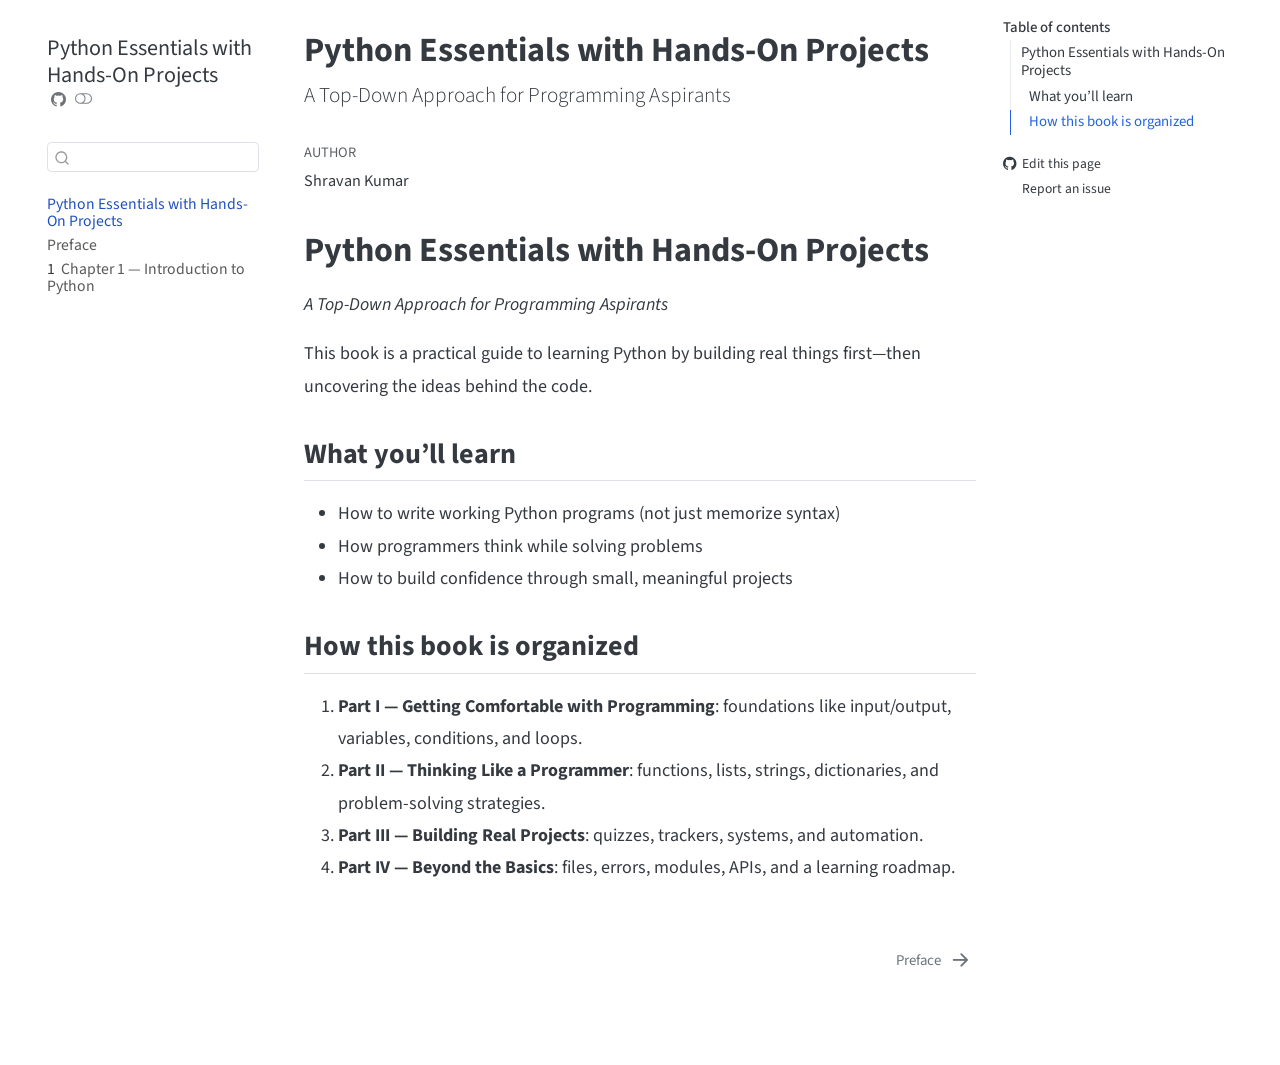
==== docs/index.html @ 766e6674 "Initial book setup" ====
<!DOCTYPE html>
<html xmlns="http://www.w3.org/1999/xhtml" lang="en" xml:lang="en"><head>

<meta charset="utf-8">
<meta name="generator" content="quarto-1.9.37">

<meta name="viewport" content="width=device-width, initial-scale=1.0, user-scalable=yes">

<meta name="author" content="Shravan Kumar">

<title>Python Essentials with Hands-On Projects</title>
<style>
/* Default styles provided by pandoc.
** See https://pandoc.org/MANUAL.html#variables-for-html for config info.
*/
code{white-space: pre-wrap;}
span.smallcaps{font-variant: small-caps;}
div.columns{display: flex; gap: min(4vw, 1.5em);}
div.column{flex: auto; overflow-x: auto;}
div.hanging-indent{margin-left: 1.5em; text-indent: -1.5em;}
ul.task-list{list-style: none;}
ul.task-list li input[type="checkbox"] {
  width: 0.8em;
  margin: 0 0.8em 0.2em -1em; /* quarto-specific, see https://github.com/quarto-dev/quarto-cli/issues/4556 */ 
  vertical-align: middle;
}
</style>


<script src="site_libs/quarto-nav/quarto-nav.js"></script>
<script src="site_libs/quarto-nav/headroom.min.js"></script>
<script src="site_libs/clipboard/clipboard.min.js"></script>
<script src="site_libs/quarto-search/autocomplete.umd.js"></script>
<script src="site_libs/quarto-search/fuse.min.js"></script>
<script src="site_libs/quarto-search/quarto-search.js"></script>
<meta name="quarto:offset" content="./">
<link href="./preface.html" rel="next">
<script src="site_libs/quarto-html/quarto.js" type="module"></script>
<script src="site_libs/quarto-html/tabsets/tabsets.js" type="module"></script>
<script src="site_libs/quarto-html/popper.min.js"></script>
<script src="site_libs/quarto-html/tippy.umd.min.js"></script>
<script src="site_libs/quarto-html/anchor.min.js"></script>
<link href="site_libs/quarto-html/tippy.css" rel="stylesheet">
<link href="site_libs/quarto-html/quarto-syntax-highlighting-7f8f88aac4f3542376d5c11b86a4c14d.css" rel="stylesheet" class="quarto-color-scheme" id="quarto-text-highlighting-styles">
<link href="site_libs/quarto-html/quarto-syntax-highlighting-dark-d0ae9245876894da5ac7e18953ecc5cc.css" rel="stylesheet" class="quarto-color-scheme quarto-color-alternate" id="quarto-text-highlighting-styles">
<link href="site_libs/quarto-html/quarto-syntax-highlighting-7f8f88aac4f3542376d5c11b86a4c14d.css" rel="stylesheet" class="quarto-color-scheme-extra" id="quarto-text-highlighting-styles">
<script src="site_libs/bootstrap/bootstrap.min.js"></script>
<link href="site_libs/bootstrap/bootstrap-icons.css" rel="stylesheet">
<link href="site_libs/bootstrap/bootstrap-95edd58b3b27b9774827898c46d4f452.min.css" rel="stylesheet" append-hash="true" class="quarto-color-scheme" id="quarto-bootstrap" data-mode="light">
<link href="site_libs/bootstrap/bootstrap-dark-8fd8d5ae0c9443bae954c065c7c237ad.min.css" rel="stylesheet" append-hash="true" class="quarto-color-scheme quarto-color-alternate" id="quarto-bootstrap" data-mode="dark">
<link href="site_libs/bootstrap/bootstrap-95edd58b3b27b9774827898c46d4f452.min.css" rel="stylesheet" append-hash="true" class="quarto-color-scheme-extra" id="quarto-bootstrap" data-mode="light">
<script id="quarto-search-options" type="application/json">{
  "location": "sidebar",
  "copy-button": false,
  "collapse-after": 3,
  "panel-placement": "start",
  "type": "textbox",
  "limit": 50,
  "keyboard-shortcut": [
    "f",
    "/",
    "s"
  ],
  "show-item-context": false,
  "language": {
    "search-no-results-text": "No results",
    "search-matching-documents-text": "matching documents",
    "search-copy-link-title": "Copy link to search",
    "search-hide-matches-text": "Hide additional matches",
    "search-more-match-text": "more match in this document",
    "search-more-matches-text": "more matches in this document",
    "search-clear-button-title": "Clear",
    "search-text-placeholder": "",
    "search-detached-cancel-button-title": "Cancel",
    "search-submit-button-title": "Submit",
    "search-label": "Search"
  }
}</script>
<style>html{ scroll-behavior: smooth; }</style>


<link rel="stylesheet" href="./assets/styles.css">
</head>

<body class="nav-sidebar floating quarto-light"><script id="quarto-html-before-body" type="application/javascript">
    const toggleBodyColorMode = (bsSheetEl) => {
      const mode = bsSheetEl.getAttribute("data-mode");
      const bodyEl = window.document.querySelector("body");
      if (mode === "dark") {
        bodyEl.classList.add("quarto-dark");
        bodyEl.classList.remove("quarto-light");
      } else {
        bodyEl.classList.add("quarto-light");
        bodyEl.classList.remove("quarto-dark");
      }
    }
    const toggleBodyColorPrimary = () => {
      const bsSheetEl = window.document.querySelector("link#quarto-bootstrap:not([rel=disabled-stylesheet])");
      if (bsSheetEl) {
        toggleBodyColorMode(bsSheetEl);
      }
    }
    const setColorSchemeToggle = (alternate) => {
      const toggles = window.document.querySelectorAll('.quarto-color-scheme-toggle');
      for (let i=0; i < toggles.length; i++) {
        const toggle = toggles[i];
        if (toggle) {
          if (alternate) {
            toggle.classList.add("alternate");
          } else {
            toggle.classList.remove("alternate");
          }
        }
      }
    };
    const toggleColorMode = (alternate) => {
      // Switch the stylesheets
      const primaryStylesheets = window.document.querySelectorAll('link.quarto-color-scheme:not(.quarto-color-alternate)');
      const alternateStylesheets = window.document.querySelectorAll('link.quarto-color-scheme.quarto-color-alternate');
      manageTransitions('#quarto-margin-sidebar .nav-link', false);
      if (alternate) {
        // note: dark is layered on light, we don't disable primary!
        enableStylesheet(alternateStylesheets);
        for (const sheetNode of alternateStylesheets) {
          if (sheetNode.id === "quarto-bootstrap") {
            toggleBodyColorMode(sheetNode);
          }
        }
      } else {
        disableStylesheet(alternateStylesheets);
        enableStylesheet(primaryStylesheets)
        toggleBodyColorPrimary();
      }
      manageTransitions('#quarto-margin-sidebar .nav-link', true);
      // Switch the toggles
      setColorSchemeToggle(alternate)
      // Hack to workaround the fact that safari doesn't
      // properly recolor the scrollbar when toggling (#1455)
      if (navigator.userAgent.indexOf('Safari') > 0 && navigator.userAgent.indexOf('Chrome') == -1) {
        manageTransitions("body", false);
        window.scrollTo(0, 1);
        setTimeout(() => {
          window.scrollTo(0, 0);
          manageTransitions("body", true);
        }, 40);
      }
    }
    const disableStylesheet = (stylesheets) => {
      for (let i=0; i < stylesheets.length; i++) {
        const stylesheet = stylesheets[i];
        stylesheet.rel = 'disabled-stylesheet';
      }
    }
    const enableStylesheet = (stylesheets) => {
      for (let i=0; i < stylesheets.length; i++) {
        const stylesheet = stylesheets[i];
        if(stylesheet.rel !== 'stylesheet') { // for Chrome, which will still FOUC without this check
          stylesheet.rel = 'stylesheet';
        }
      }
    }
    const manageTransitions = (selector, allowTransitions) => {
      const els = window.document.querySelectorAll(selector);
      for (let i=0; i < els.length; i++) {
        const el = els[i];
        if (allowTransitions) {
          el.classList.remove('notransition');
        } else {
          el.classList.add('notransition');
        }
      }
    }
    const isFileUrl = () => {
      return window.location.protocol === 'file:';
    }
    const hasAlternateSentinel = () => {
      let styleSentinel = getColorSchemeSentinel();
      if (styleSentinel !== null) {
        return styleSentinel === "alternate";
      } else {
        return false;
      }
    }
    const setStyleSentinel = (alternate) => {
      const value = alternate ? "alternate" : "default";
      if (!isFileUrl()) {
        window.localStorage.setItem("quarto-color-scheme", value);
      } else {
        localAlternateSentinel = value;
      }
    }
    const getColorSchemeSentinel = () => {
      if (!isFileUrl()) {
        const storageValue = window.localStorage.getItem("quarto-color-scheme");
        return storageValue != null ? storageValue : localAlternateSentinel;
      } else {
        return localAlternateSentinel;
      }
    }
    const toggleGiscusIfUsed = (isAlternate, darkModeDefault) => {
      const baseTheme = document.querySelector('#giscus-base-theme')?.value ?? 'light';
      const alternateTheme = document.querySelector('#giscus-alt-theme')?.value ?? 'dark';
      let newTheme = '';
      if(authorPrefersDark) {
        newTheme = isAlternate ? baseTheme : alternateTheme;
      } else {
        newTheme = isAlternate ? alternateTheme : baseTheme;
      }
      const changeGiscusTheme = () => {
        // From: https://github.com/giscus/giscus/issues/336
        const sendMessage = (message) => {
          const iframe = document.querySelector('iframe.giscus-frame');
          if (!iframe) return;
          iframe.contentWindow.postMessage({ giscus: message }, 'https://giscus.app');
        }
        sendMessage({
          setConfig: {
            theme: newTheme
          }
        });
      }
      const isGiscussLoaded = window.document.querySelector('iframe.giscus-frame') !== null;
      if (isGiscussLoaded) {
        changeGiscusTheme();
      }
    };
    const authorPrefersDark = false;
    const darkModeDefault = authorPrefersDark;
      document.querySelector('link#quarto-text-highlighting-styles.quarto-color-scheme-extra').rel = 'disabled-stylesheet';
      document.querySelector('link#quarto-bootstrap.quarto-color-scheme-extra').rel = 'disabled-stylesheet';
    let localAlternateSentinel = darkModeDefault ? 'alternate' : 'default';
    // Dark / light mode switch
    window.quartoToggleColorScheme = () => {
      // Read the current dark / light value
      let toAlternate = !hasAlternateSentinel();
      toggleColorMode(toAlternate);
      setStyleSentinel(toAlternate);
      toggleGiscusIfUsed(toAlternate, darkModeDefault);
      window.dispatchEvent(new Event('resize'));
    };
    // Switch to dark mode if need be
    if (hasAlternateSentinel()) {
      toggleColorMode(true);
    } else {
      toggleColorMode(false);
    }
  </script>

<div id="quarto-search-results"></div>
  <header id="quarto-header" class="headroom fixed-top">
  <nav class="quarto-secondary-nav">
    <div class="container-fluid d-flex">
      <button type="button" class="quarto-btn-toggle btn" data-bs-toggle="collapse" role="button" data-bs-target=".quarto-sidebar-collapse-item" aria-controls="quarto-sidebar" aria-expanded="false" aria-label="Toggle sidebar navigation" onclick="if (window.quartoToggleHeadroom) { window.quartoToggleHeadroom(); }">
        <i class="bi bi-layout-text-sidebar-reverse"></i>
      </button>
        <nav class="quarto-page-breadcrumbs" aria-label="breadcrumb"><ol class="breadcrumb"><li class="breadcrumb-item"><a href="./index.html">Python Essentials with Hands-On Projects</a></li></ol></nav>
        <a class="flex-grow-1" role="navigation" data-bs-toggle="collapse" data-bs-target=".quarto-sidebar-collapse-item" aria-controls="quarto-sidebar" aria-expanded="false" aria-label="Toggle sidebar navigation" onclick="if (window.quartoToggleHeadroom) { window.quartoToggleHeadroom(); }">      
        </a>
      <button type="button" class="btn quarto-search-button" aria-label="Search" onclick="window.quartoOpenSearch();">
        <i class="bi bi-search"></i>
      </button>
    </div>
  </nav>
</header>
<!-- content -->
<div id="quarto-content" class="quarto-container page-columns page-rows-contents page-layout-article">
<!-- sidebar -->
  <nav id="quarto-sidebar" class="sidebar collapse collapse-horizontal quarto-sidebar-collapse-item sidebar-navigation floating overflow-auto">
    <div class="pt-lg-2 mt-2 text-left sidebar-header">
    <div class="sidebar-title mb-0 py-0">
      <a href="./">Python Essentials with Hands-On Projects</a> 
        <div class="sidebar-tools-main">
    <a href="https://github.com/shravankumar147/python-essentials-book" title="Source Code" class="quarto-navigation-tool px-1" aria-label="Source Code"><i class="bi bi-github"></i></a>
  <a href="" class="quarto-color-scheme-toggle quarto-navigation-tool  px-1" onclick="window.quartoToggleColorScheme(); return false;" title="Toggle dark mode"><i class="bi"></i></a>
</div>
    </div>
      </div>
        <div class="mt-2 flex-shrink-0 align-items-center">
        <div class="sidebar-search">
        <div id="quarto-search" class="" title="Search"></div>
        </div>
        </div>
    <div class="sidebar-menu-container"> 
    <ul class="list-unstyled mt-1">
        <li class="sidebar-item">
  <div class="sidebar-item-container"> 
  <a href="./index.html" class="sidebar-item-text sidebar-link active">
 <span class="menu-text">Python Essentials with Hands-On Projects</span></a>
  </div>
</li>
        <li class="sidebar-item">
  <div class="sidebar-item-container"> 
  <a href="./preface.html" class="sidebar-item-text sidebar-link">
 <span class="menu-text">Preface</span></a>
  </div>
</li>
        <li class="sidebar-item">
  <div class="sidebar-item-container"> 
  <a href="./chapters/chapter1.html" class="sidebar-item-text sidebar-link">
 <span class="menu-text"><span class="chapter-number">1</span>&nbsp; <span class="chapter-title">Chapter 1 — Introduction to Python</span></span></a>
  </div>
</li>
    </ul>
    </div>
</nav>
<div id="quarto-sidebar-glass" class="quarto-sidebar-collapse-item" data-bs-toggle="collapse" data-bs-target=".quarto-sidebar-collapse-item"></div>
<!-- margin-sidebar -->
    <div id="quarto-margin-sidebar" class="sidebar margin-sidebar">
        <nav id="TOC" role="doc-toc" class="toc-active">
    <h2 id="toc-title">Table of contents</h2>
   
  <ul>
  <li><a href="#python-essentials-with-hands-on-projects" id="toc-python-essentials-with-hands-on-projects" class="nav-link active" data-scroll-target="#python-essentials-with-hands-on-projects">Python Essentials with Hands-On Projects</a>
  <ul class="collapse">
  <li><a href="#what-youll-learn" id="toc-what-youll-learn" class="nav-link" data-scroll-target="#what-youll-learn">What you’ll learn</a></li>
  <li><a href="#how-this-book-is-organized" id="toc-how-this-book-is-organized" class="nav-link" data-scroll-target="#how-this-book-is-organized">How this book is organized</a></li>
  </ul></li>
  </ul>
<div class="toc-actions"><ul><li><a href="https://github.com/shravankumar147/python-essentials-book/edit/main/index.qmd" class="toc-action"><i class="bi bi-github"></i>Edit this page</a></li><li><a href="https://github.com/shravankumar147/python-essentials-book/issues/new" class="toc-action"><i class="bi empty"></i>Report an issue</a></li></ul></div></nav>
    </div>
<!-- main -->
<main class="content" id="quarto-document-content">


<header id="title-block-header" class="quarto-title-block default">
<div class="quarto-title">
<h1 class="title">Python Essentials with Hands-On Projects</h1>
<p class="subtitle lead">A Top-Down Approach for Programming Aspirants</p>
</div>



<div class="quarto-title-meta">

    <div>
    <div class="quarto-title-meta-heading">Author</div>
    <div class="quarto-title-meta-contents">
             <p>Shravan Kumar </p>
          </div>
  </div>
    
  
    
  </div>
  


</header>


<section id="python-essentials-with-hands-on-projects" class="level1 unnumbered">
<h1 class="unnumbered">Python Essentials with Hands-On Projects</h1>
<p><em>A Top-Down Approach for Programming Aspirants</em></p>
<p>This book is a practical guide to learning Python by building real things first—then uncovering the ideas behind the code.</p>
<section id="what-youll-learn" class="level2">
<h2 class="anchored" data-anchor-id="what-youll-learn">What you’ll learn</h2>
<ul>
<li>How to write working Python programs (not just memorize syntax)</li>
<li>How programmers think while solving problems</li>
<li>How to build confidence through small, meaningful projects</li>
</ul>
</section>
<section id="how-this-book-is-organized" class="level2">
<h2 class="anchored" data-anchor-id="how-this-book-is-organized">How this book is organized</h2>
<ol type="1">
<li><strong>Part I — Getting Comfortable with Programming</strong>: foundations like input/output, variables, conditions, and loops.</li>
<li><strong>Part II — Thinking Like a Programmer</strong>: functions, lists, strings, dictionaries, and problem-solving strategies.</li>
<li><strong>Part III — Building Real Projects</strong>: quizzes, trackers, systems, and automation.</li>
<li><strong>Part IV — Beyond the Basics</strong>: files, errors, modules, APIs, and a learning roadmap.</li>
</ol>


</section>
</section>

</main> <!-- /main -->
<script id="quarto-html-after-body" type="application/javascript">
  window.document.addEventListener("DOMContentLoaded", function (event) {
    // Ensure there is a toggle, if there isn't float one in the top right
    if (window.document.querySelector('.quarto-color-scheme-toggle') === null) {
      const a = window.document.createElement('a');
      a.classList.add('top-right');
      a.classList.add('quarto-color-scheme-toggle');
      a.href = "";
      a.onclick = function() { try { window.quartoToggleColorScheme(); } catch {} return false; };
      const i = window.document.createElement("i");
      i.classList.add('bi');
      a.appendChild(i);
      window.document.body.appendChild(a);
    }
    setColorSchemeToggle(hasAlternateSentinel())
    const icon = "";
    const anchorJS = new window.AnchorJS();
    anchorJS.options = {
      placement: 'right',
      icon: icon
    };
    anchorJS.add('.anchored');
    const isCodeAnnotation = (el) => {
      for (const clz of el.classList) {
        if (clz.startsWith('code-annotation-')) {                     
          return true;
        }
      }
      return false;
    }
    const onCopySuccess = function(e) {
      // button target
      const button = e.trigger;
      // don't keep focus
      button.blur();
      // flash "checked"
      button.classList.add('code-copy-button-checked');
      var currentTitle = button.getAttribute("title");
      button.setAttribute("title", "Copied!");
      let tooltip;
      if (window.bootstrap) {
        button.setAttribute("data-bs-toggle", "tooltip");
        button.setAttribute("data-bs-placement", "left");
        button.setAttribute("data-bs-title", "Copied!");
        tooltip = new bootstrap.Tooltip(button, 
          { trigger: "manual", 
            customClass: "code-copy-button-tooltip",
            offset: [0, -8]});
        tooltip.show();    
      }
      setTimeout(function() {
        if (tooltip) {
          tooltip.hide();
          button.removeAttribute("data-bs-title");
          button.removeAttribute("data-bs-toggle");
          button.removeAttribute("data-bs-placement");
        }
        button.setAttribute("title", currentTitle);
        button.classList.remove('code-copy-button-checked');
      }, 1000);
      // clear code selection
      e.clearSelection();
    }
    const getTextToCopy = function(trigger) {
      const outerScaffold = trigger.parentElement.cloneNode(true);
      const codeEl = outerScaffold.querySelector('code');
      for (const childEl of codeEl.children) {
        if (isCodeAnnotation(childEl)) {
          childEl.remove();
        }
      }
      return codeEl.innerText;
    }
    const clipboard = new window.ClipboardJS('.code-copy-button:not([data-in-quarto-modal])', {
      text: getTextToCopy
    });
    clipboard.on('success', onCopySuccess);
    if (window.document.getElementById('quarto-embedded-source-code-modal')) {
      const clipboardModal = new window.ClipboardJS('.code-copy-button[data-in-quarto-modal]', {
        text: getTextToCopy,
        container: window.document.getElementById('quarto-embedded-source-code-modal')
      });
      clipboardModal.on('success', onCopySuccess);
    }
      var localhostRegex = new RegExp(/^(?:http|https):\/\/localhost\:?[0-9]*\//);
      var mailtoRegex = new RegExp(/^mailto:/);
        var filterRegex = new RegExp("https:\/\/shravankumar147\.github\.io\/python-essentials-book\/");
      var isInternal = (href) => {
          return filterRegex.test(href) || localhostRegex.test(href) || mailtoRegex.test(href);
      }
      // Inspect non-navigation links and adorn them if external
     var links = window.document.querySelectorAll('a[href]:not(.nav-link):not(.navbar-brand):not(.toc-action):not(.sidebar-link):not(.sidebar-item-toggle):not(.pagination-link):not(.no-external):not([aria-hidden]):not(.dropdown-item):not(.quarto-navigation-tool):not(.about-link)');
      for (var i=0; i<links.length; i++) {
        const link = links[i];
        if (!isInternal(link.href)) {
          // undo the damage that might have been done by quarto-nav.js in the case of
          // links that we want to consider external
          if (link.dataset.originalHref !== undefined) {
            link.href = link.dataset.originalHref;
          }
        }
      }
    function tippyHover(el, contentFn, onTriggerFn, onUntriggerFn) {
      const config = {
        allowHTML: true,
        maxWidth: 500,
        delay: 100,
        arrow: false,
        appendTo: function(el) {
            return el.parentElement;
        },
        interactive: true,
        interactiveBorder: 10,
        theme: 'quarto',
        placement: 'bottom-start',
      };
      if (contentFn) {
        config.content = contentFn;
      }
      if (onTriggerFn) {
        config.onTrigger = onTriggerFn;
      }
      if (onUntriggerFn) {
        config.onUntrigger = onUntriggerFn;
      }
      window.tippy(el, config); 
    }
    const noterefs = window.document.querySelectorAll('a[role="doc-noteref"]');
    for (var i=0; i<noterefs.length; i++) {
      const ref = noterefs[i];
      tippyHover(ref, function() {
        // use id or data attribute instead here
        let href = ref.getAttribute('data-footnote-href') || ref.getAttribute('href');
        try { href = new URL(href).hash; } catch {}
        const id = href.replace(/^#\/?/, "");
        const note = window.document.getElementById(id);
        if (note) {
          return note.innerHTML;
        } else {
          return "";
        }
      });
    }
    const xrefs = window.document.querySelectorAll('a.quarto-xref');
    const processXRef = (id, note) => {
      // Strip column container classes
      const stripColumnClz = (el) => {
        el.classList.remove("page-full", "page-columns");
        if (el.children) {
          for (const child of el.children) {
            stripColumnClz(child);
          }
        }
      }
      stripColumnClz(note)
      if (id === null || id.startsWith('sec-')) {
        // Special case sections, only their first couple elements
        const container = document.createElement("div");
        if (note.children && note.children.length > 2) {
          container.appendChild(note.children[0].cloneNode(true));
          for (let i = 1; i < note.children.length; i++) {
            const child = note.children[i];
            if (child.tagName === "P" && child.innerText === "") {
              continue;
            } else {
              container.appendChild(child.cloneNode(true));
              break;
            }
          }
          if (window.Quarto?.typesetMath) {
            window.Quarto.typesetMath(container);
          }
          return container.innerHTML
        } else {
          if (window.Quarto?.typesetMath) {
            window.Quarto.typesetMath(note);
          }
          return note.innerHTML;
        }
      } else {
        // Remove any anchor links if they are present
        const anchorLink = note.querySelector('a.anchorjs-link');
        if (anchorLink) {
          anchorLink.remove();
        }
        if (window.Quarto?.typesetMath) {
          window.Quarto.typesetMath(note);
        }
        if (note.classList.contains("callout")) {
          return note.outerHTML;
        } else {
          return note.innerHTML;
        }
      }
    }
    for (var i=0; i<xrefs.length; i++) {
      const xref = xrefs[i];
      tippyHover(xref, undefined, function(instance) {
        instance.disable();
        let url = xref.getAttribute('href');
        let hash = undefined; 
        if (url.startsWith('#')) {
          hash = url;
        } else {
          try { hash = new URL(url).hash; } catch {}
        }
        if (hash) {
          const id = hash.replace(/^#\/?/, "");
          const note = window.document.getElementById(id);
          if (note !== null) {
            try {
              const html = processXRef(id, note.cloneNode(true));
              instance.setContent(html);
            } finally {
              instance.enable();
              instance.show();
            }
          } else {
            // See if we can fetch this
            fetch(url.split('#')[0])
            .then(res => res.text())
            .then(html => {
              const parser = new DOMParser();
              const htmlDoc = parser.parseFromString(html, "text/html");
              const note = htmlDoc.getElementById(id);
              if (note !== null) {
                const html = processXRef(id, note);
                instance.setContent(html);
              } 
            }).finally(() => {
              instance.enable();
              instance.show();
            });
          }
        } else {
          // See if we can fetch a full url (with no hash to target)
          // This is a special case and we should probably do some content thinning / targeting
          fetch(url)
          .then(res => res.text())
          .then(html => {
            const parser = new DOMParser();
            const htmlDoc = parser.parseFromString(html, "text/html");
            const note = htmlDoc.querySelector('main.content');
            if (note !== null) {
              // This should only happen for chapter cross references
              // (since there is no id in the URL)
              // remove the first header
              if (note.children.length > 0 && note.children[0].tagName === "HEADER") {
                note.children[0].remove();
              }
              const html = processXRef(null, note);
              instance.setContent(html);
            } 
          }).finally(() => {
            instance.enable();
            instance.show();
          });
        }
      }, function(instance) {
      });
    }
        let selectedAnnoteEl;
        const selectorForAnnotation = ( cell, annotation) => {
          let cellAttr = 'data-code-cell="' + cell + '"';
          let lineAttr = 'data-code-annotation="' +  annotation + '"';
          const selector = 'span[' + cellAttr + '][' + lineAttr + ']';
          return selector;
        }
        const selectCodeLines = (annoteEl) => {
          const doc = window.document;
          const targetCell = annoteEl.getAttribute("data-target-cell");
          const targetAnnotation = annoteEl.getAttribute("data-target-annotation");
          const annoteSpan = window.document.querySelector(selectorForAnnotation(targetCell, targetAnnotation));
          const lines = annoteSpan.getAttribute("data-code-lines").split(",");
          const lineIds = lines.map((line) => {
            return targetCell + "-" + line;
          })
          let top = null;
          let height = null;
          let parent = null;
          if (lineIds.length > 0) {
              //compute the position of the single el (top and bottom and make a div)
              const el = window.document.getElementById(lineIds[0]);
              top = el.offsetTop;
              height = el.offsetHeight;
              parent = el.parentElement.parentElement;
            if (lineIds.length > 1) {
              const lastEl = window.document.getElementById(lineIds[lineIds.length - 1]);
              const bottom = lastEl.offsetTop + lastEl.offsetHeight;
              height = bottom - top;
            }
            if (top !== null && height !== null && parent !== null) {
              // cook up a div (if necessary) and position it 
              let div = window.document.getElementById("code-annotation-line-highlight");
              if (div === null) {
                div = window.document.createElement("div");
                div.setAttribute("id", "code-annotation-line-highlight");
                div.style.position = 'absolute';
                parent.appendChild(div);
              }
              div.style.top = top - 2 + "px";
              div.style.height = height + 4 + "px";
              div.style.left = 0;
              let gutterDiv = window.document.getElementById("code-annotation-line-highlight-gutter");
              if (gutterDiv === null) {
                gutterDiv = window.document.createElement("div");
                gutterDiv.setAttribute("id", "code-annotation-line-highlight-gutter");
                gutterDiv.style.position = 'absolute';
                const codeCell = window.document.getElementById(targetCell);
                const gutter = codeCell.querySelector('.code-annotation-gutter');
                gutter.appendChild(gutterDiv);
              }
              gutterDiv.style.top = top - 2 + "px";
              gutterDiv.style.height = height + 4 + "px";
            }
            selectedAnnoteEl = annoteEl;
          }
        };
        const unselectCodeLines = () => {
          const elementsIds = ["code-annotation-line-highlight", "code-annotation-line-highlight-gutter"];
          elementsIds.forEach((elId) => {
            const div = window.document.getElementById(elId);
            if (div) {
              div.remove();
            }
          });
          selectedAnnoteEl = undefined;
        };
          // Handle positioning of the toggle
      window.addEventListener(
        "resize",
        throttle(() => {
          elRect = undefined;
          if (selectedAnnoteEl) {
            selectCodeLines(selectedAnnoteEl);
          }
        }, 10)
      );
      function throttle(fn, ms) {
      let throttle = false;
      let timer;
        return (...args) => {
          if(!throttle) { // first call gets through
              fn.apply(this, args);
              throttle = true;
          } else { // all the others get throttled
              if(timer) clearTimeout(timer); // cancel #2
              timer = setTimeout(() => {
                fn.apply(this, args);
                timer = throttle = false;
              }, ms);
          }
        };
      }
        // Attach click handler to the DT
        const annoteDls = window.document.querySelectorAll('dt[data-target-cell]');
        for (const annoteDlNode of annoteDls) {
          annoteDlNode.addEventListener('click', (event) => {
            const clickedEl = event.target;
            if (clickedEl !== selectedAnnoteEl) {
              unselectCodeLines();
              const activeEl = window.document.querySelector('dt[data-target-cell].code-annotation-active');
              if (activeEl) {
                activeEl.classList.remove('code-annotation-active');
              }
              selectCodeLines(clickedEl);
              clickedEl.classList.add('code-annotation-active');
            } else {
              // Unselect the line
              unselectCodeLines();
              clickedEl.classList.remove('code-annotation-active');
            }
          });
        }
    const findCites = (el) => {
      const parentEl = el.parentElement;
      if (parentEl) {
        const cites = parentEl.dataset.cites;
        if (cites) {
          return {
            el,
            cites: cites.split(' ')
          };
        } else {
          return findCites(el.parentElement)
        }
      } else {
        return undefined;
      }
    };
    var bibliorefs = window.document.querySelectorAll('a[role="doc-biblioref"]');
    for (var i=0; i<bibliorefs.length; i++) {
      const ref = bibliorefs[i];
      const citeInfo = findCites(ref);
      if (citeInfo) {
        tippyHover(citeInfo.el, function() {
          var popup = window.document.createElement('div');
          citeInfo.cites.forEach(function(cite) {
            var citeDiv = window.document.createElement('div');
            citeDiv.classList.add('hanging-indent');
            citeDiv.classList.add('csl-entry');
            var biblioDiv = window.document.getElementById('ref-' + cite);
            if (biblioDiv) {
              citeDiv.innerHTML = biblioDiv.innerHTML;
            }
            popup.appendChild(citeDiv);
          });
          return popup.innerHTML;
        });
      }
    }
  });
  </script>
<nav class="page-navigation">
  <div class="nav-page nav-page-previous">
  </div>
  <div class="nav-page nav-page-next">
      <a href="./preface.html" class="pagination-link" aria-label="Preface">
        <span class="nav-page-text">Preface</span> <i class="bi bi-arrow-right-short"></i>
      </a>
  </div>
</nav>
</div> <!-- /content -->




<footer class="footer"><div class="nav-footer"><div class="nav-footer-center"><div class="toc-actions d-sm-block d-md-none"><ul><li><a href="https://github.com/shravankumar147/python-essentials-book/edit/main/index.qmd" class="toc-action"><i class="bi bi-github"></i>Edit this page</a></li><li><a href="https://github.com/shravankumar147/python-essentials-book/issues/new" class="toc-action"><i class="bi empty"></i>Report an issue</a></li></ul></div></div></div></footer><script src="site_libs/quarto-html/zenscroll-min.js"></script>
</body></html>
---- docs/site_libs/quarto-html/tippy.css ----
.tippy-box[data-animation=fade][data-state=hidden]{opacity:0}[data-tippy-root]{max-width:calc(100vw - 10px)}.tippy-box{position:relative;background-color:#333;color:#fff;border-radius:4px;font-size:14px;line-height:1.4;white-space:normal;outline:0;transition-property:transform,visibility,opacity}.tippy-box[data-placement^=top]>.tippy-arrow{bottom:0}.tippy-box[data-placement^=top]>.tippy-arrow:before{bottom:-7px;left:0;border-width:8px 8px 0;border-top-color:initial;transform-origin:center top}.tippy-box[data-placement^=bottom]>.tippy-arrow{top:0}.tippy-box[data-placement^=bottom]>.tippy-arrow:before{top:-7px;left:0;border-width:0 8px 8px;border-bottom-color:initial;transform-origin:center bottom}.tippy-box[data-placement^=left]>.tippy-arrow{right:0}.tippy-box[data-placement^=left]>.tippy-arrow:before{border-width:8px 0 8px 8px;border-left-color:initial;right:-7px;transform-origin:center left}.tippy-box[data-placement^=right]>.tippy-arrow{left:0}.tippy-box[data-placement^=right]>.tippy-arrow:before{left:-7px;border-width:8px 8px 8px 0;border-right-color:initial;transform-origin:center right}.tippy-box[data-inertia][data-state=visible]{transition-timing-function:cubic-bezier(.54,1.5,.38,1.11)}.tippy-arrow{width:16px;height:16px;color:#333}.tippy-arrow:before{content:"";position:absolute;border-color:transparent;border-style:solid}.tippy-content{position:relative;padding:5px 9px;z-index:1}
---- docs/site_libs/quarto-html/quarto-syntax-highlighting-7f8f88aac4f3542376d5c11b86a4c14d.css ----
/* quarto syntax highlight colors */
:root {
  --quarto-hl-ot-color: #003B4F;
  --quarto-hl-at-color: #657422;
  --quarto-hl-ss-color: #20794D;
  --quarto-hl-an-color: #5E5E5E;
  --quarto-hl-fu-color: #4758AB;
  --quarto-hl-st-color: #20794D;
  --quarto-hl-cf-color: #003B4F;
  --quarto-hl-op-color: #5E5E5E;
  --quarto-hl-er-color: #AD0000;
  --quarto-hl-bn-color: #AD0000;
  --quarto-hl-al-color: #AD0000;
  --quarto-hl-va-color: #111111;
  --quarto-hl-bu-color: inherit;
  --quarto-hl-ex-color: inherit;
  --quarto-hl-pp-color: #AD0000;
  --quarto-hl-in-color: #5E5E5E;
  --quarto-hl-vs-color: #20794D;
  --quarto-hl-wa-color: #5E5E5E;
  --quarto-hl-do-color: #5E5E5E;
  --quarto-hl-im-color: #00769E;
  --quarto-hl-ch-color: #20794D;
  --quarto-hl-dt-color: #AD0000;
  --quarto-hl-fl-color: #AD0000;
  --quarto-hl-co-color: #5E5E5E;
  --quarto-hl-cv-color: #5E5E5E;
  --quarto-hl-cn-color: #8f5902;
  --quarto-hl-sc-color: #5E5E5E;
  --quarto-hl-dv-color: #AD0000;
  --quarto-hl-kw-color: #003B4F;
}

/* other quarto variables */
:root {
  --quarto-font-monospace: SFMono-Regular, Menlo, Monaco, Consolas, "Liberation Mono", "Courier New", monospace;
}

/* syntax highlight based on Pandoc's rules */
pre > code.sourceCode > span {
  color: #003B4F;
}

code.sourceCode > span {
  color: #003B4F;
}

div.sourceCode,
div.sourceCode pre.sourceCode {
  color: #003B4F;
}

/* Normal */
code span {
  color: #003B4F;
}

/* Alert */
code span.al {
  color: #AD0000;
  font-style: inherit;
}

/* Annotation */
code span.an {
  color: #5E5E5E;
  font-style: inherit;
}

/* Attribute */
code span.at {
  color: #657422;
  font-style: inherit;
}

/* BaseN */
code span.bn {
  color: #AD0000;
  font-style: inherit;
}

/* BuiltIn */
code span.bu {
  font-style: inherit;
}

/* ControlFlow */
code span.cf {
  color: #003B4F;
  font-weight: bold;
  font-style: inherit;
}

/* Char */
code span.ch {
  color: #20794D;
  font-style: inherit;
}

/* Constant */
code span.cn {
  color: #8f5902;
  font-style: inherit;
}

/* Comment */
code span.co {
  color: #5E5E5E;
  font-style: inherit;
}

/* CommentVar */
code span.cv {
  color: #5E5E5E;
  font-style: italic;
}

/* Documentation */
code span.do {
  color: #5E5E5E;
  font-style: italic;
}

/* DataType */
code span.dt {
  color: #AD0000;
  font-style: inherit;
}

/* DecVal */
code span.dv {
  color: #AD0000;
  font-style: inherit;
}

/* Error */
code span.er {
  color: #AD0000;
  font-style: inherit;
}

/* Extension */
code span.ex {
  font-style: inherit;
}

/* Float */
code span.fl {
  color: #AD0000;
  font-style: inherit;
}

/* Function */
code span.fu {
  color: #4758AB;
  font-style: inherit;
}

/* Import */
code span.im {
  color: #00769E;
  font-style: inherit;
}

/* Information */
code span.in {
  color: #5E5E5E;
  font-style: inherit;
}

/* Keyword */
code span.kw {
  color: #003B4F;
  font-weight: bold;
  font-style: inherit;
}

/* Operator */
code span.op {
  color: #5E5E5E;
  font-style: inherit;
}

/* Other */
code span.ot {
  color: #003B4F;
  font-style: inherit;
}

/* Preprocessor */
code span.pp {
  color: #AD0000;
  font-style: inherit;
}

/* SpecialChar */
code span.sc {
  color: #5E5E5E;
  font-style: inherit;
}

/* SpecialString */
code span.ss {
  color: #20794D;
  font-style: inherit;
}

/* String */
code span.st {
  color: #20794D;
  font-style: inherit;
}

/* Variable */
code span.va {
  color: #111111;
  font-style: inherit;
}

/* VerbatimString */
code span.vs {
  color: #20794D;
  font-style: inherit;
}

/* Warning */
code span.wa {
  color: #5E5E5E;
  font-style: italic;
}

.prevent-inlining {
  content: "</";
}

/*# sourceMappingURL=789ad8cd35626ba772517505b42a116e.css.map */
---- docs/site_libs/quarto-html/quarto-syntax-highlighting-dark-d0ae9245876894da5ac7e18953ecc5cc.css ----
/* quarto syntax highlight colors */
:root {
  --quarto-hl-al-color: #f07178;
  --quarto-hl-an-color: #d4d0ab;
  --quarto-hl-at-color: #00e0e0;
  --quarto-hl-bn-color: #d4d0ab;
  --quarto-hl-bu-color: #abe338;
  --quarto-hl-ch-color: #abe338;
  --quarto-hl-co-color: #f8f8f2;
  --quarto-hl-cv-color: #ffd700;
  --quarto-hl-cn-color: #ffd700;
  --quarto-hl-cf-color: #ffa07a;
  --quarto-hl-dt-color: #ffa07a;
  --quarto-hl-dv-color: #d4d0ab;
  --quarto-hl-do-color: #f8f8f2;
  --quarto-hl-er-color: #f07178;
  --quarto-hl-ex-color: #00e0e0;
  --quarto-hl-fl-color: #d4d0ab;
  --quarto-hl-fu-color: #ffa07a;
  --quarto-hl-im-color: #abe338;
  --quarto-hl-in-color: #d4d0ab;
  --quarto-hl-kw-color: #ffa07a;
  --quarto-hl-op-color: #ffa07a;
  --quarto-hl-ot-color: #00e0e0;
  --quarto-hl-pp-color: #dcc6e0;
  --quarto-hl-re-color: #00e0e0;
  --quarto-hl-sc-color: #abe338;
  --quarto-hl-ss-color: #abe338;
  --quarto-hl-st-color: #abe338;
  --quarto-hl-va-color: #00e0e0;
  --quarto-hl-vs-color: #abe338;
  --quarto-hl-wa-color: #dcc6e0;
}

/* other quarto variables */
:root {
  --quarto-font-monospace: SFMono-Regular, Menlo, Monaco, Consolas, "Liberation Mono", "Courier New", monospace;
}

/* syntax highlight based on Pandoc's rules */
pre > code.sourceCode > span {
  color: #f8f8f2;
}

code.sourceCode > span {
  color: #f8f8f2;
}

div.sourceCode,
div.sourceCode pre.sourceCode {
  color: #f8f8f2;
}

/* Normal */
code span {
  color: #f8f8f2;
}

/* Alert */
code span.al {
  color: #f07178;
}

/* Annotation */
code span.an {
  color: #d4d0ab;
}

/* Attribute */
code span.at {
  color: #00e0e0;
}

/* BaseN */
code span.bn {
  color: #d4d0ab;
}

/* BuiltIn */
code span.bu {
  color: #abe338;
}

/* ControlFlow */
code span.cf {
  font-weight: bold;
  color: #ffa07a;
}

/* Char */
code span.ch {
  color: #abe338;
}

/* Constant */
code span.cn {
  color: #ffd700;
}

/* Comment */
code span.co {
  font-style: italic;
  color: #f8f8f2;
}

/* CommentVar */
code span.cv {
  color: #ffd700;
}

/* Documentation */
code span.do {
  color: #f8f8f2;
}

/* DataType */
code span.dt {
  color: #ffa07a;
}

/* DecVal */
code span.dv {
  color: #d4d0ab;
}

/* Error */
code span.er {
  color: #f07178;
  text-decoration: underline;
}

/* Extension */
code span.ex {
  font-weight: bold;
  color: #00e0e0;
}

/* Float */
code span.fl {
  color: #d4d0ab;
}

/* Function */
code span.fu {
  color: #ffa07a;
}

/* Import */
code span.im {
  color: #abe338;
}

/* Information */
code span.in {
  color: #d4d0ab;
}

/* Keyword */
code span.kw {
  font-weight: bold;
  color: #ffa07a;
}

/* Operator */
code span.op {
  color: #ffa07a;
}

/* Other */
code span.ot {
  color: #00e0e0;
}

/* Preprocessor */
code span.pp {
  color: #dcc6e0;
}

/* RegionMarker */
code span.re {
  background-color: #f8f8f2;
  color: #00e0e0;
}

/* SpecialChar */
code span.sc {
  color: #abe338;
}

/* SpecialString */
code span.ss {
  color: #abe338;
}

/* String */
code span.st {
  color: #abe338;
}

/* Variable */
code span.va {
  color: #00e0e0;
}

/* VerbatimString */
code span.vs {
  color: #abe338;
}

/* Warning */
code span.wa {
  color: #dcc6e0;
}

.prevent-inlining {
  content: "</";
}

/*# sourceMappingURL=e2dac9153eaf3c552d5043f9565d03d7.css.map */
---- docs/site_libs/quarto-html/quarto-syntax-highlighting-7f8f88aac4f3542376d5c11b86a4c14d.css ----
/* quarto syntax highlight colors */
:root {
  --quarto-hl-ot-color: #003B4F;
  --quarto-hl-at-color: #657422;
  --quarto-hl-ss-color: #20794D;
  --quarto-hl-an-color: #5E5E5E;
  --quarto-hl-fu-color: #4758AB;
  --quarto-hl-st-color: #20794D;
  --quarto-hl-cf-color: #003B4F;
  --quarto-hl-op-color: #5E5E5E;
  --quarto-hl-er-color: #AD0000;
  --quarto-hl-bn-color: #AD0000;
  --quarto-hl-al-color: #AD0000;
  --quarto-hl-va-color: #111111;
  --quarto-hl-bu-color: inherit;
  --quarto-hl-ex-color: inherit;
  --quarto-hl-pp-color: #AD0000;
  --quarto-hl-in-color: #5E5E5E;
  --quarto-hl-vs-color: #20794D;
  --quarto-hl-wa-color: #5E5E5E;
  --quarto-hl-do-color: #5E5E5E;
  --quarto-hl-im-color: #00769E;
  --quarto-hl-ch-color: #20794D;
  --quarto-hl-dt-color: #AD0000;
  --quarto-hl-fl-color: #AD0000;
  --quarto-hl-co-color: #5E5E5E;
  --quarto-hl-cv-color: #5E5E5E;
  --quarto-hl-cn-color: #8f5902;
  --quarto-hl-sc-color: #5E5E5E;
  --quarto-hl-dv-color: #AD0000;
  --quarto-hl-kw-color: #003B4F;
}

/* other quarto variables */
:root {
  --quarto-font-monospace: SFMono-Regular, Menlo, Monaco, Consolas, "Liberation Mono", "Courier New", monospace;
}

/* syntax highlight based on Pandoc's rules */
pre > code.sourceCode > span {
  color: #003B4F;
}

code.sourceCode > span {
  color: #003B4F;
}

div.sourceCode,
div.sourceCode pre.sourceCode {
  color: #003B4F;
}

/* Normal */
code span {
  color: #003B4F;
}

/* Alert */
code span.al {
  color: #AD0000;
  font-style: inherit;
}

/* Annotation */
code span.an {
  color: #5E5E5E;
  font-style: inherit;
}

/* Attribute */
code span.at {
  color: #657422;
  font-style: inherit;
}

/* BaseN */
code span.bn {
  color: #AD0000;
  font-style: inherit;
}

/* BuiltIn */
code span.bu {
  font-style: inherit;
}

/* ControlFlow */
code span.cf {
  color: #003B4F;
  font-weight: bold;
  font-style: inherit;
}

/* Char */
code span.ch {
  color: #20794D;
  font-style: inherit;
}

/* Constant */
code span.cn {
  color: #8f5902;
  font-style: inherit;
}

/* Comment */
code span.co {
  color: #5E5E5E;
  font-style: inherit;
}

/* CommentVar */
code span.cv {
  color: #5E5E5E;
  font-style: italic;
}

/* Documentation */
code span.do {
  color: #5E5E5E;
  font-style: italic;
}

/* DataType */
code span.dt {
  color: #AD0000;
  font-style: inherit;
}

/* DecVal */
code span.dv {
  color: #AD0000;
  font-style: inherit;
}

/* Error */
code span.er {
  color: #AD0000;
  font-style: inherit;
}

/* Extension */
code span.ex {
  font-style: inherit;
}

/* Float */
code span.fl {
  color: #AD0000;
  font-style: inherit;
}

/* Function */
code span.fu {
  color: #4758AB;
  font-style: inherit;
}

/* Import */
code span.im {
  color: #00769E;
  font-style: inherit;
}

/* Information */
code span.in {
  color: #5E5E5E;
  font-style: inherit;
}

/* Keyword */
code span.kw {
  color: #003B4F;
  font-weight: bold;
  font-style: inherit;
}

/* Operator */
code span.op {
  color: #5E5E5E;
  font-style: inherit;
}

/* Other */
code span.ot {
  color: #003B4F;
  font-style: inherit;
}

/* Preprocessor */
code span.pp {
  color: #AD0000;
  font-style: inherit;
}

/* SpecialChar */
code span.sc {
  color: #5E5E5E;
  font-style: inherit;
}

/* SpecialString */
code span.ss {
  color: #20794D;
  font-style: inherit;
}

/* String */
code span.st {
  color: #20794D;
  font-style: inherit;
}

/* Variable */
code span.va {
  color: #111111;
  font-style: inherit;
}

/* VerbatimString */
code span.vs {
  color: #20794D;
  font-style: inherit;
}

/* Warning */
code span.wa {
  color: #5E5E5E;
  font-style: italic;
}

.prevent-inlining {
  content: "</";
}

/*# sourceMappingURL=789ad8cd35626ba772517505b42a116e.css.map */
---- docs/assets/styles.css ----
body {
    font-size: 18px;
    line-height: 1.8;
}

h1, h2, h3 {
    font-weight: 700;
}

code {
    font-size: 0.95em;
}

pre {
    border-radius: 10px;
    padding: 12px;
}

.sidebar-title {
    font-weight: bold;
}
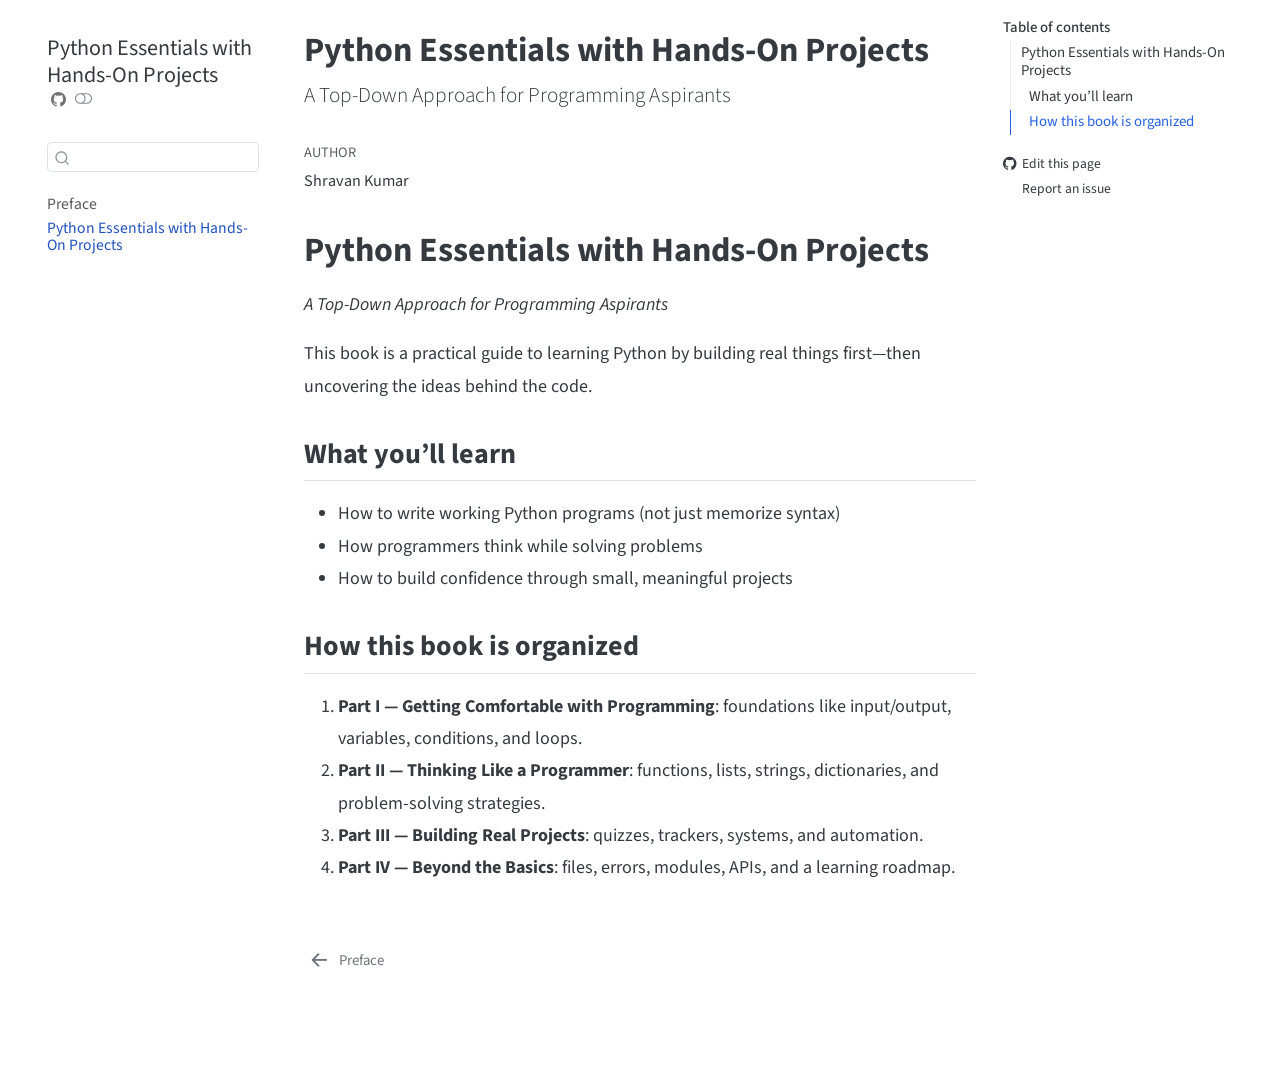
==== commit 0f82c471: "Cleaned project structure" ====
--- a/docs/index.html
+++ b/docs/index.html
@@ -34,7 +34,7 @@
 <script src="site_libs/quarto-search/fuse.min.js"></script>
 <script src="site_libs/quarto-search/quarto-search.js"></script>
 <meta name="quarto:offset" content="./">
-<link href="./preface.html" rel="next">
+<link href="./preface.html" rel="prev">
 <script src="site_libs/quarto-html/quarto.js" type="module"></script>
 <script src="site_libs/quarto-html/tabsets/tabsets.js" type="module"></script>
 <script src="site_libs/quarto-html/popper.min.js"></script>
@@ -284,20 +284,14 @@
     <ul class="list-unstyled mt-1">
         <li class="sidebar-item">
   <div class="sidebar-item-container"> 
-  <a href="./index.html" class="sidebar-item-text sidebar-link active">
- <span class="menu-text">Python Essentials with Hands-On Projects</span></a>
-  </div>
-</li>
-        <li class="sidebar-item">
-  <div class="sidebar-item-container"> 
   <a href="./preface.html" class="sidebar-item-text sidebar-link">
  <span class="menu-text">Preface</span></a>
   </div>
 </li>
         <li class="sidebar-item">
   <div class="sidebar-item-container"> 
-  <a href="./chapters/chapter1.html" class="sidebar-item-text sidebar-link">
- <span class="menu-text"><span class="chapter-number">1</span>&nbsp; <span class="chapter-title">Chapter 1 — Introduction to Python</span></span></a>
+  <a href="./index.html" class="sidebar-item-text sidebar-link active">
+ <span class="menu-text">Python Essentials with Hands-On Projects</span></a>
   </div>
 </li>
     </ul>
@@ -789,11 +783,11 @@
   </script>
 <nav class="page-navigation">
   <div class="nav-page nav-page-previous">
+      <a href="./preface.html" class="pagination-link" aria-label="Preface">
+        <i class="bi bi-arrow-left-short"></i> <span class="nav-page-text">Preface</span>
+      </a>          
   </div>
   <div class="nav-page nav-page-next">
-      <a href="./preface.html" class="pagination-link" aria-label="Preface">
-        <span class="nav-page-text">Preface</span> <i class="bi bi-arrow-right-short"></i>
-      </a>
   </div>
 </nav>
 </div> <!-- /content -->
